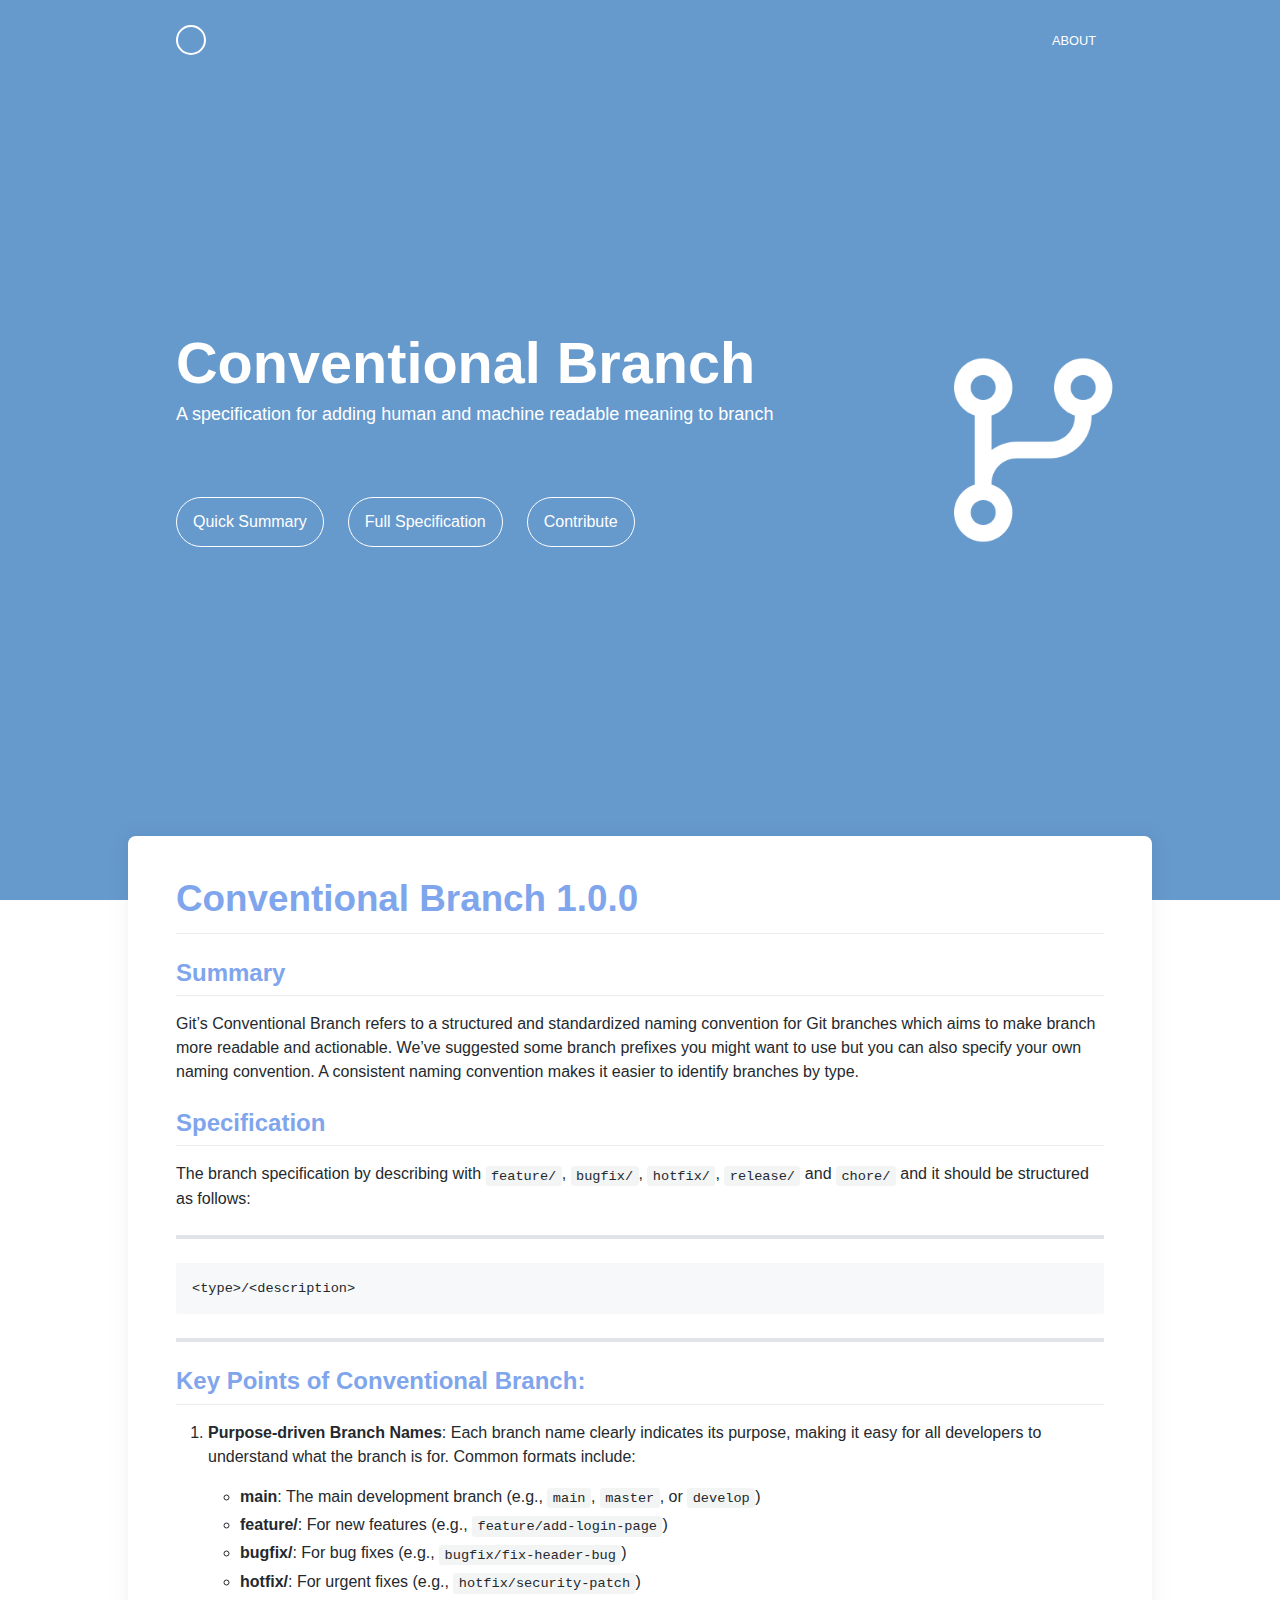
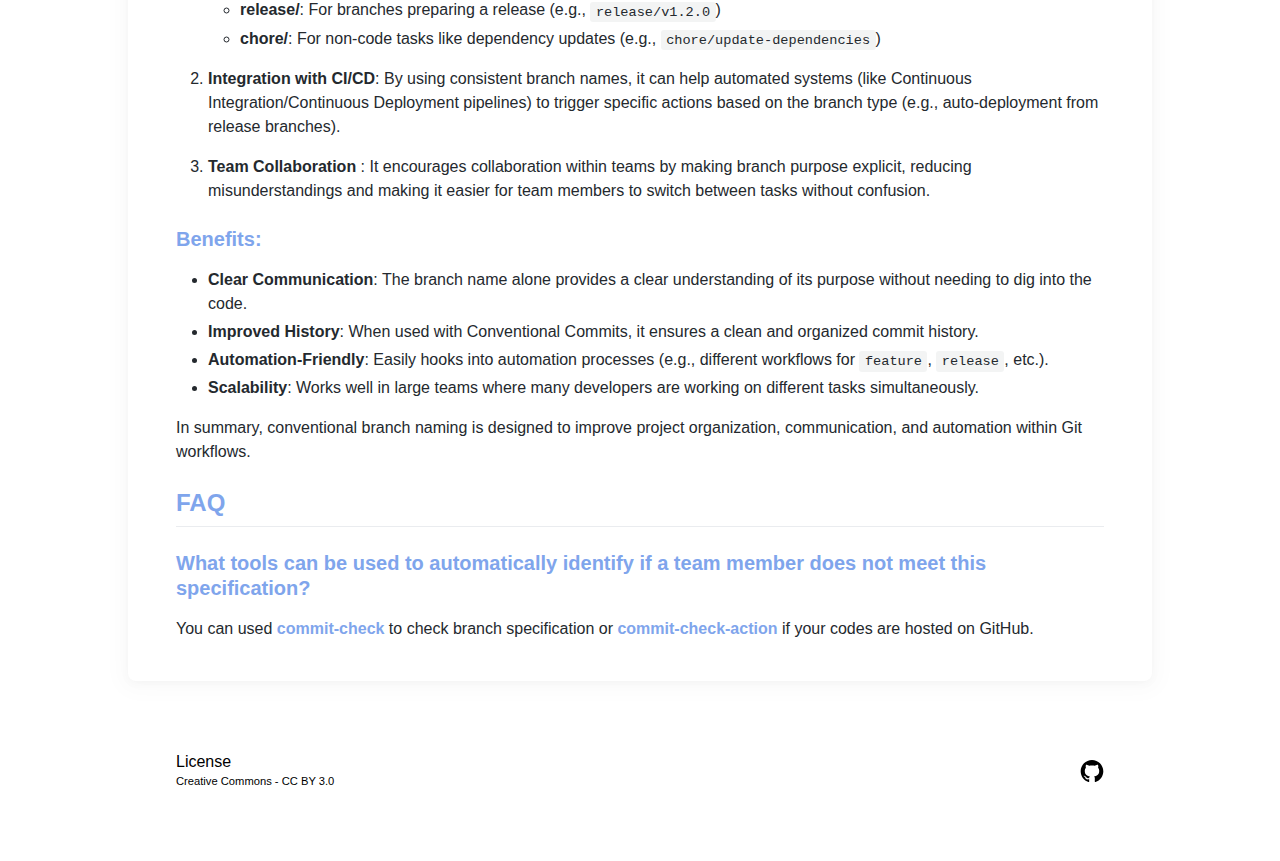
==== index.html @ 8e09a71a "deploy: conventional-branch/conventional-branch@757b75e51403cc81e418dae2e917c5b2ed155058" ====
<!DOCTYPE html>
<html><head>
	<meta name="generator" content="Hugo 0.128.0">
  
  <script async src="https://www.googletagmanager.com/gtag/js?id=UA-2173276-5"></script>
  <script>
    window.dataLayer = window.dataLayer || [];
    function gtag(){dataLayer.push(arguments);}
    gtag('js', new Date());

    gtag('config', 'UA-2173276-5');
  </script>
  
  <link rel="stylesheet" href="https://conventional-branch.github.io/css/style.css">

  <title>Conventional Branch</title>
  <meta name="description" content="A specification for adding human and machine readable meaning to branch"/>
  <meta name="viewport" content="width=device-width,minimum-scale=1,initial-scale=1,maximum-scale=1,user-scalable=no">

  
  <meta name="twitter:card" content="A specification for adding human and machine readable meaning to branch">
  <meta name="twitter:title" content="Conventional Branch">
  <meta name="twitter:description" content="A specification for adding human and machine readable meaning to branch">

  
  <meta property="og:title" content="Conventional Branch"/>
  <meta property="og:type" content="article"/>
  <meta property="og:url" content="https://conventional-branch.github.io/"/>
  <meta property="og:description" content="A specification for adding human and machine readable meaning to branch"/>
  <meta property="og:site_name" content="Conventional Branch"/>
</head>
<body class="conventional-branch--loading"><header class="header">
  <div class="container">
    <a href="/">
      <div class="logo"></div>
    </a>
    <ul class="header__menu">
      
        
      
      
        
      
      <li class="header__menu-item dropdown">
        <button class="dropdown__label">
          <a href="/about" class="no-style-a">About</a>
        </button>
      </li>
    </ul>
  </div>
</header>
<section class="welcome">
  <div class="container">
    <h1 class="welcome__title">Conventional Branch</h1>
    <p class="welcome__description">A specification for adding human and machine readable meaning to branch</p>
    
    <div class="welcome__actions">
      
      <a class="welcome__action" href="#summary">Quick Summary</a>
      
      <a class="welcome__action" href="#specification">Full Specification</a>
      
      <a class="welcome__action" href="https://github.com/conventional-branch/conventional-branch">Contribute</a>
      
    </div>
    
    <figure class="welcome__image">
      <img src='/img/git-flow-welcome.png'>
    </figure>
  </div>
</section>
<main>
  <article class="container markdown-body">
    <h1 id="conventional-branch-100">Conventional Branch 1.0.0</h1>
<h2 id="summary">Summary</h2>
<p>Git&rsquo;s Conventional Branch refers to a structured and standardized naming convention for Git branches which aims to make branch more readable and actionable. We&rsquo;ve suggested some branch prefixes you might want to use but you can also specify your own naming convention. A consistent naming convention makes it easier to identify branches by type.</p>
<h2 id="specification">Specification</h2>
<p>The branch specification by describing with <code>feature/</code>, <code>bugfix/</code>, <code>hotfix/</code>, <code>release/</code> and <code>chore/</code> and it should be structured as follows:</p>
<hr>
<pre tabindex="0"><code>&lt;type&gt;/&lt;description&gt;
</code></pre><hr>
<h2 id="key-points-of-conventional-branch">Key Points of Conventional Branch:</h2>
<ol>
<li>
<p><strong>Purpose-driven Branch Names</strong>: Each branch name clearly indicates its purpose, making it easy for all developers to understand what the branch is for. Common formats include:</p>
<ul>
<li><strong>main</strong>: The main development branch (e.g., <code>main</code>, <code>master</code>, or <code>develop</code>)</li>
<li><strong>feature/</strong>: For new features (e.g., <code>feature/add-login-page</code>)</li>
<li><strong>bugfix/</strong>: For bug fixes (e.g., <code>bugfix/fix-header-bug</code>)</li>
<li><strong>hotfix/</strong>: For urgent fixes (e.g., <code>hotfix/security-patch</code>)</li>
<li><strong>release/</strong>: For branches preparing a release (e.g., <code>release/v1.2.0</code>)</li>
<li><strong>chore/</strong>: For non-code tasks like dependency updates (e.g., <code>chore/update-dependencies</code>)</li>
</ul>
</li>
<li>
<p><strong>Integration with CI/CD</strong>: By using consistent branch names, it can help automated systems (like Continuous Integration/Continuous Deployment pipelines) to trigger specific actions based on the branch type (e.g., auto-deployment from release branches).</p>
</li>
<li>
<p><strong>Team Collaboration</strong> : It encourages collaboration within teams by making branch purpose explicit, reducing misunderstandings and making it easier for team members to switch between tasks without confusion.</p>
</li>
</ol>
<h3 id="benefits">Benefits:</h3>
<ul>
<li><strong>Clear Communication</strong>: The branch name alone provides a clear understanding of its purpose without needing to dig into the code.</li>
<li><strong>Improved History</strong>: When used with Conventional Commits, it ensures a clean and organized commit history.</li>
<li><strong>Automation-Friendly</strong>: Easily hooks into automation processes (e.g., different workflows for <code>feature</code>, <code>release</code>, etc.).</li>
<li><strong>Scalability</strong>: Works well in large teams where many developers are working on different tasks simultaneously.</li>
</ul>
<p>In summary, conventional branch naming is designed to improve project organization, communication, and automation within Git workflows.</p>
<h2 id="faq">FAQ</h2>
<h3 id="what-tools-can-be-used-to-automatically-identify-if-a-team-member-does-not-meet-this-specification">What tools can be used to automatically identify if a team member does not meet this specification?</h3>
<p>You can used <a href="https://github.com/commit-check/commit-check">commit-check</a> to check branch specification or <a href="https://github.com/commit-check/commit-check-action">commit-check-action</a> if your codes are hosted on GitHub.</p>

  </article>
</main><footer class="footer">
  <div class="container">
    
    <div class="footer__license">
      
      <p>License</p>
      
      
      <a href="https://creativecommons.org/licenses/by/3.0/" target="_blank">Creative Commons - CC BY 3.0</a>
      
    </div>
    
    
    <div class="footer__logos">
      
      
      <a class="footer__logo" href="https://github.com/conventional-branch/conventional-branch"><svg class="github" viewBox="0 0 128 128">
  <path
    fill-rule="evenodd"
    clip-rule="evenodd"
    d="M64 5.103c-33.347 0-60.388 27.035-60.388 60.388 0 26.682 17.303 49.317 41.297 57.303 3.017.56 4.125-1.31 4.125-2.905 0-1.44-.056-6.197-.082-11.243-16.8 3.653-20.345-7.125-20.345-7.125-2.747-6.98-6.705-8.836-6.705-8.836-5.48-3.748.413-3.67.413-3.67 6.063.425 9.257 6.223 9.257 6.223 5.386 9.23 14.127 6.562 17.573 5.02.542-3.903 2.107-6.568 3.834-8.076-13.413-1.525-27.514-6.704-27.514-29.843 0-6.593 2.36-11.98 6.223-16.21-.628-1.52-2.695-7.662.584-15.98 0 0 5.07-1.623 16.61 6.19C53.7 35 58.867 34.327 64 34.304c5.13.023 10.3.694 15.127 2.033 11.526-7.813 16.59-6.19 16.59-6.19 3.287 8.317 1.22 14.46.593 15.98 3.872 4.23 6.215 9.617 6.215 16.21 0 23.194-14.127 28.3-27.574 29.796 2.167 1.874 4.097 5.55 4.097 11.183 0 8.08-.07 14.583-.07 16.572 0 1.607 1.088 3.49 4.148 2.897 23.98-7.994 41.263-30.622 41.263-57.294C124.388 32.14 97.35 5.104 64 5.104z"></path>
  <path
    d="M26.484 91.806c-.133.3-.605.39-1.035.185-.44-.196-.685-.605-.543-.906.13-.31.603-.395 1.04-.188.44.197.69.61.537.91zm-.743-.55M28.93 94.535c-.287.267-.85.143-1.232-.28-.396-.42-.47-.983-.177-1.254.298-.266.844-.14 1.24.28.394.426.472.984.17 1.255zm-.575-.618M31.312 98.012c-.37.258-.976.017-1.35-.52-.37-.538-.37-1.183.01-1.44.373-.258.97-.025 1.35.507.368.545.368 1.19-.01 1.452zm0 0M34.573 101.373c-.33.365-1.036.267-1.552-.23-.527-.487-.674-1.18-.343-1.544.336-.366 1.045-.264 1.564.23.527.486.686 1.18.333 1.543zm0 0M39.073 103.324c-.147.473-.825.688-1.51.486-.683-.207-1.13-.76-.99-1.238.14-.477.823-.7 1.512-.485.683.206 1.13.756.988 1.237zm0 0M44.016 103.685c.017.498-.563.91-1.28.92-.723.017-1.308-.387-1.315-.877 0-.503.568-.91 1.29-.924.717-.013 1.306.387 1.306.88zm0 0M48.614 102.903c.086.485-.413.984-1.126 1.117-.7.13-1.35-.172-1.44-.653-.086-.498.422-.997 1.122-1.126.714-.123 1.354.17 1.444.663zm0 0"></path>
</svg>
</a>
      
      
    </div>
  </div>
</footer>
<script src="https://conventional-branch.github.io/js/bundle.js"></script>
</body>
</html>
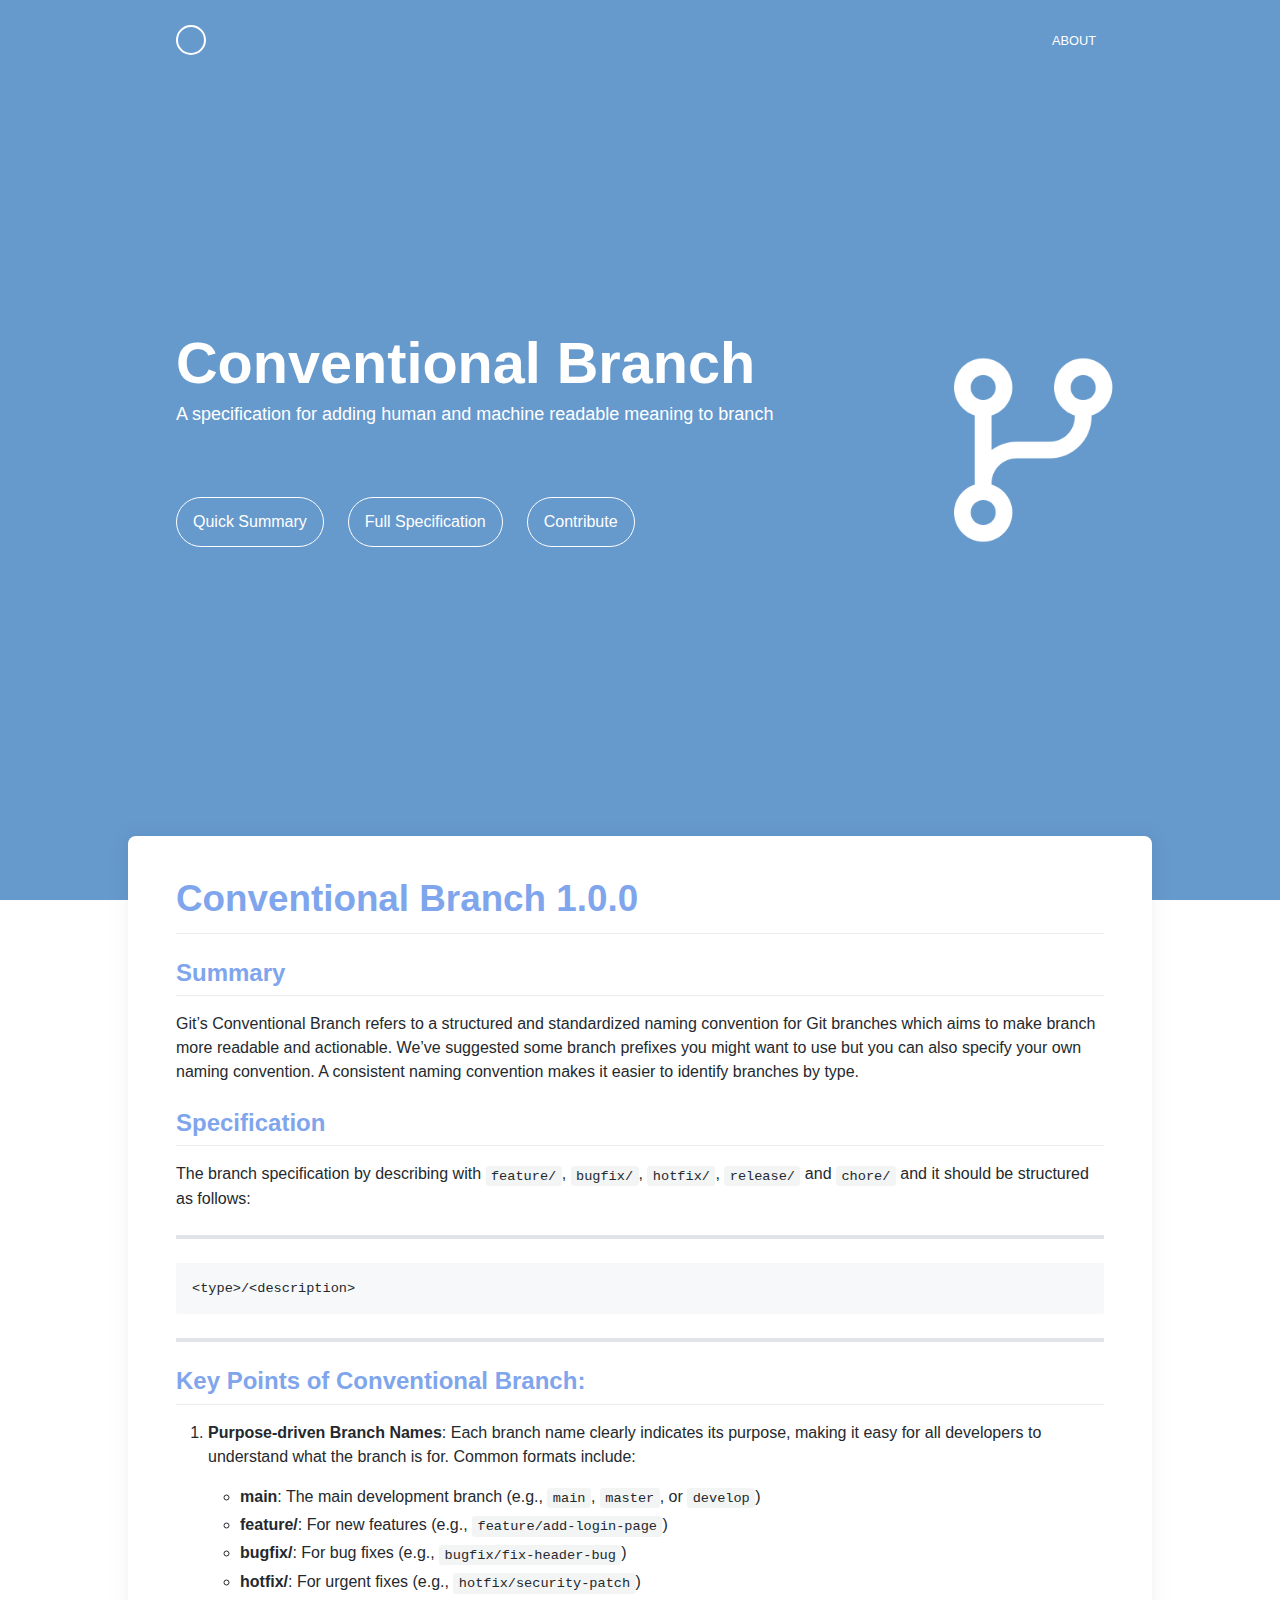
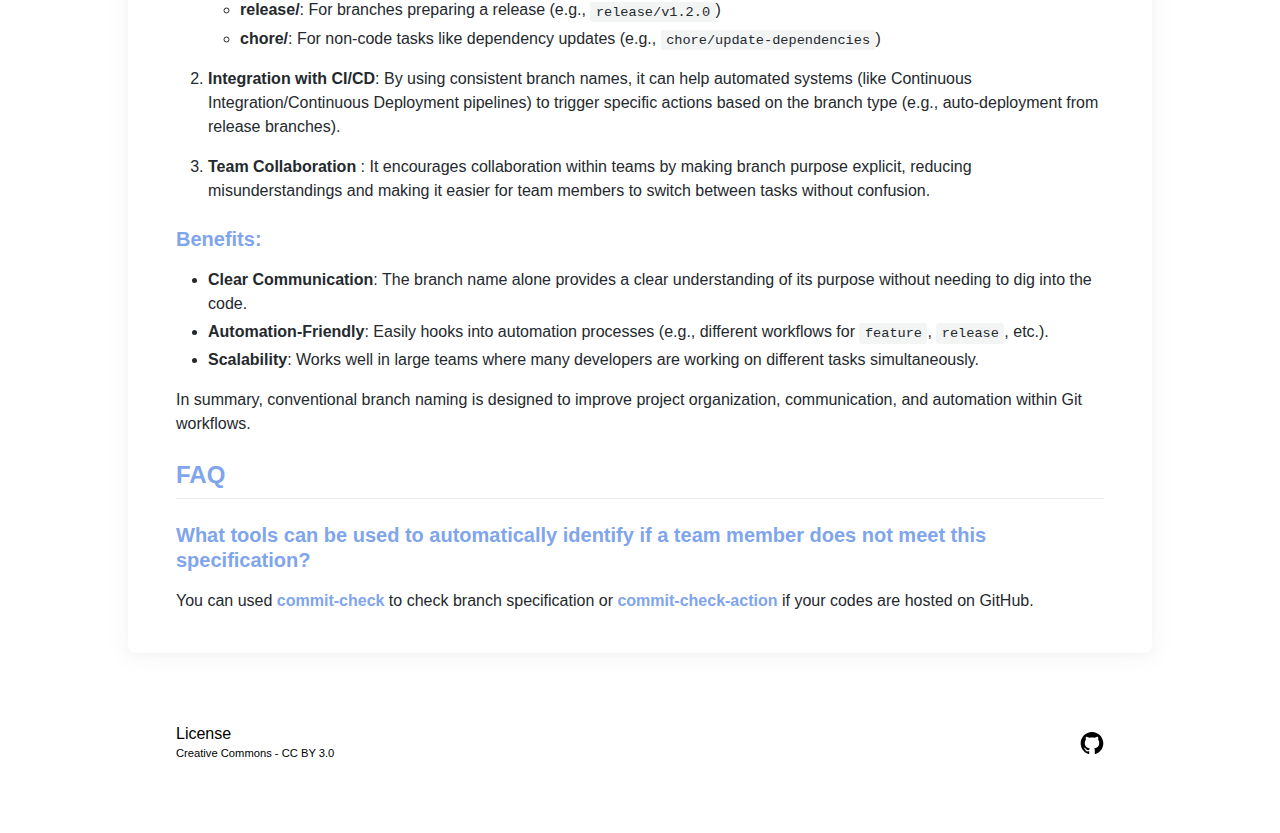
==== commit 8fc9d82c: "deploy: conventional-branch/conventional-branch@88b8f3144d16937603311e36354f37bb0ef4a1c7" ====
--- a/index.html
+++ b/index.html
@@ -102,7 +102,6 @@
 <h3 id="benefits">Benefits:</h3>
 <ul>
 <li><strong>Clear Communication</strong>: The branch name alone provides a clear understanding of its purpose without needing to dig into the code.</li>
-<li><strong>Improved History</strong>: When used with Conventional Commits, it ensures a clean and organized commit history.</li>
 <li><strong>Automation-Friendly</strong>: Easily hooks into automation processes (e.g., different workflows for <code>feature</code>, <code>release</code>, etc.).</li>
 <li><strong>Scalability</strong>: Works well in large teams where many developers are working on different tasks simultaneously.</li>
 </ul>
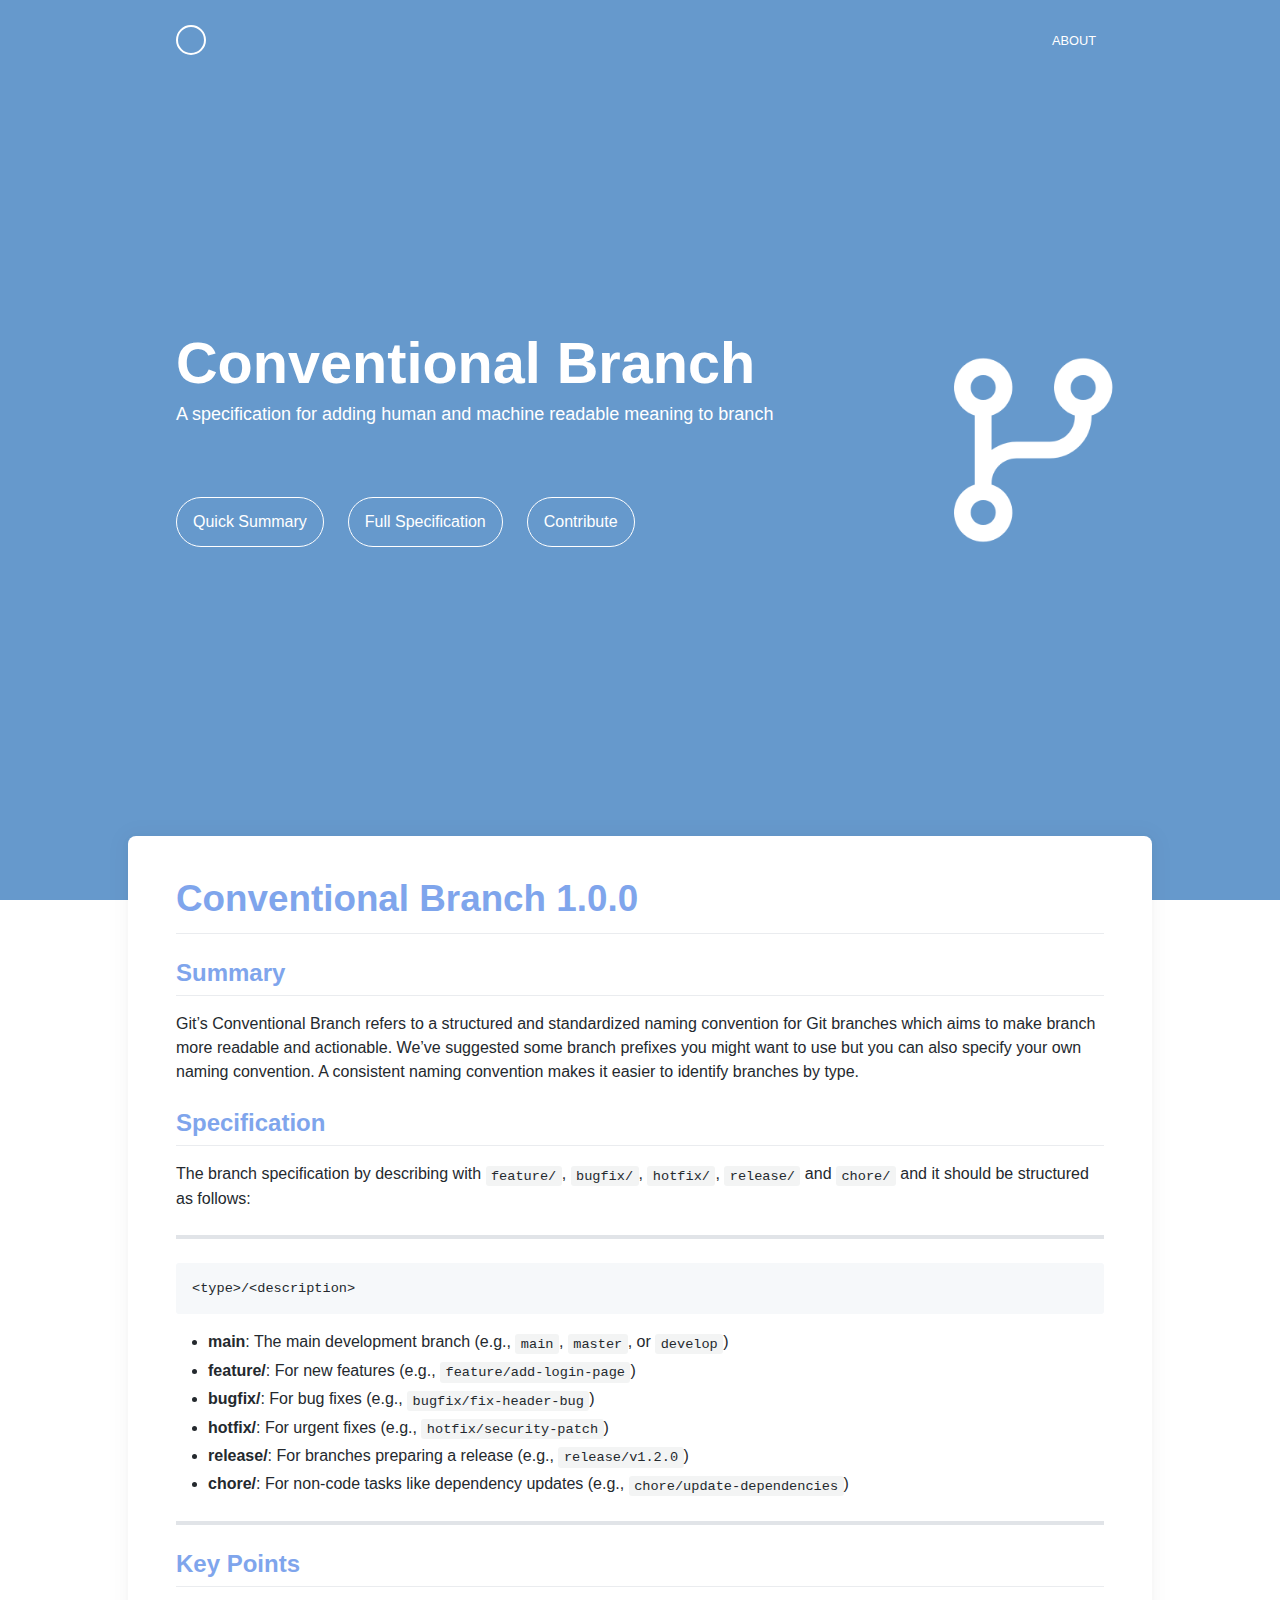
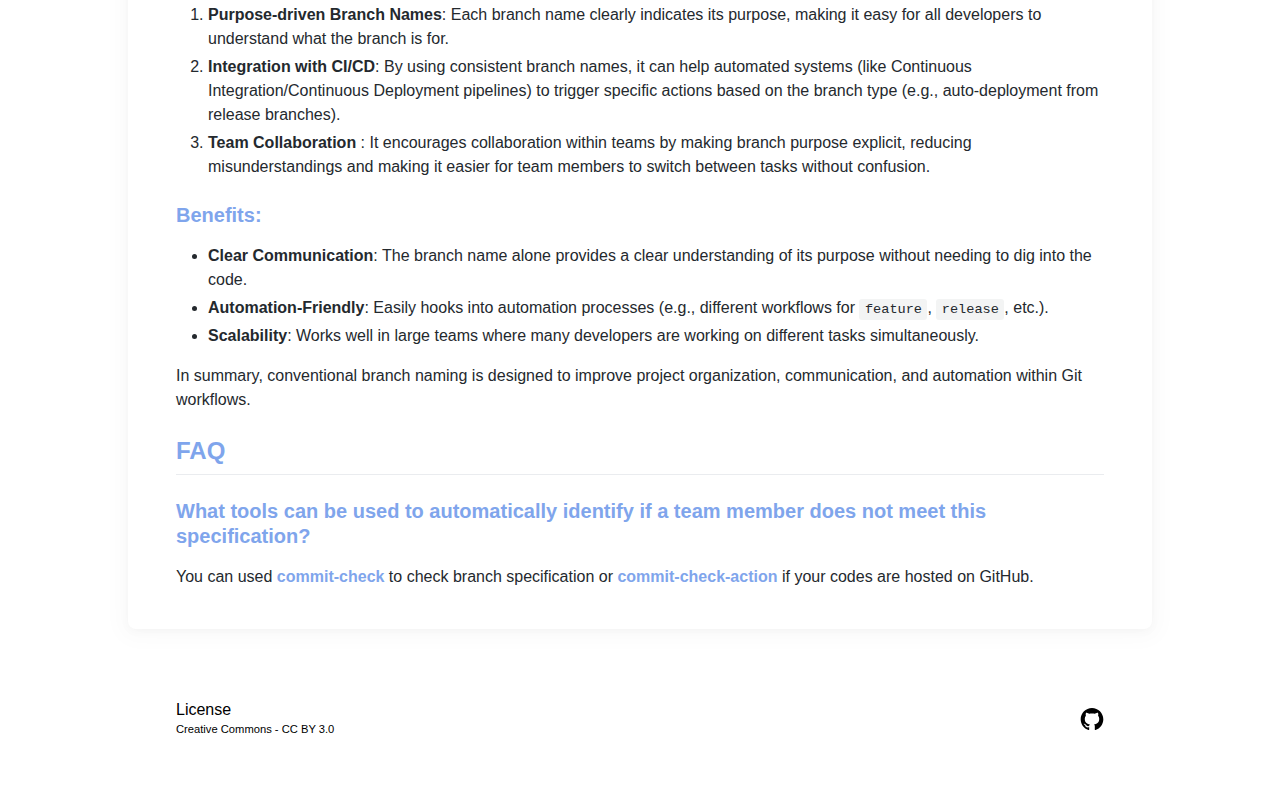
==== commit 4f0f1473: "deploy: conventional-branch/conventional-branch@a97141196c9071eb22c7a777d7a84750ea3dd0c5" ====
--- a/index.html
+++ b/index.html
@@ -78,12 +78,7 @@
 <p>The branch specification by describing with <code>feature/</code>, <code>bugfix/</code>, <code>hotfix/</code>, <code>release/</code> and <code>chore/</code> and it should be structured as follows:</p>
 <hr>
 <pre tabindex="0"><code>&lt;type&gt;/&lt;description&gt;
-</code></pre><hr>
-<h2 id="key-points-of-conventional-branch">Key Points of Conventional Branch:</h2>
-<ol>
-<li>
-<p><strong>Purpose-driven Branch Names</strong>: Each branch name clearly indicates its purpose, making it easy for all developers to understand what the branch is for. Common formats include:</p>
-<ul>
+</code></pre><ul>
 <li><strong>main</strong>: The main development branch (e.g., <code>main</code>, <code>master</code>, or <code>develop</code>)</li>
 <li><strong>feature/</strong>: For new features (e.g., <code>feature/add-login-page</code>)</li>
 <li><strong>bugfix/</strong>: For bug fixes (e.g., <code>bugfix/fix-header-bug</code>)</li>
@@ -91,13 +86,12 @@
 <li><strong>release/</strong>: For branches preparing a release (e.g., <code>release/v1.2.0</code>)</li>
 <li><strong>chore/</strong>: For non-code tasks like dependency updates (e.g., <code>chore/update-dependencies</code>)</li>
 </ul>
-</li>
-<li>
-<p><strong>Integration with CI/CD</strong>: By using consistent branch names, it can help automated systems (like Continuous Integration/Continuous Deployment pipelines) to trigger specific actions based on the branch type (e.g., auto-deployment from release branches).</p>
-</li>
-<li>
-<p><strong>Team Collaboration</strong> : It encourages collaboration within teams by making branch purpose explicit, reducing misunderstandings and making it easier for team members to switch between tasks without confusion.</p>
-</li>
+<hr>
+<h2 id="key-points">Key Points</h2>
+<ol>
+<li><strong>Purpose-driven Branch Names</strong>: Each branch name clearly indicates its purpose, making it easy for all developers to understand what the branch is for.</li>
+<li><strong>Integration with CI/CD</strong>: By using consistent branch names, it can help automated systems (like Continuous Integration/Continuous Deployment pipelines) to trigger specific actions based on the branch type (e.g., auto-deployment from release branches).</li>
+<li><strong>Team Collaboration</strong> : It encourages collaboration within teams by making branch purpose explicit, reducing misunderstandings and making it easier for team members to switch between tasks without confusion.</li>
 </ol>
 <h3 id="benefits">Benefits:</h3>
 <ul>
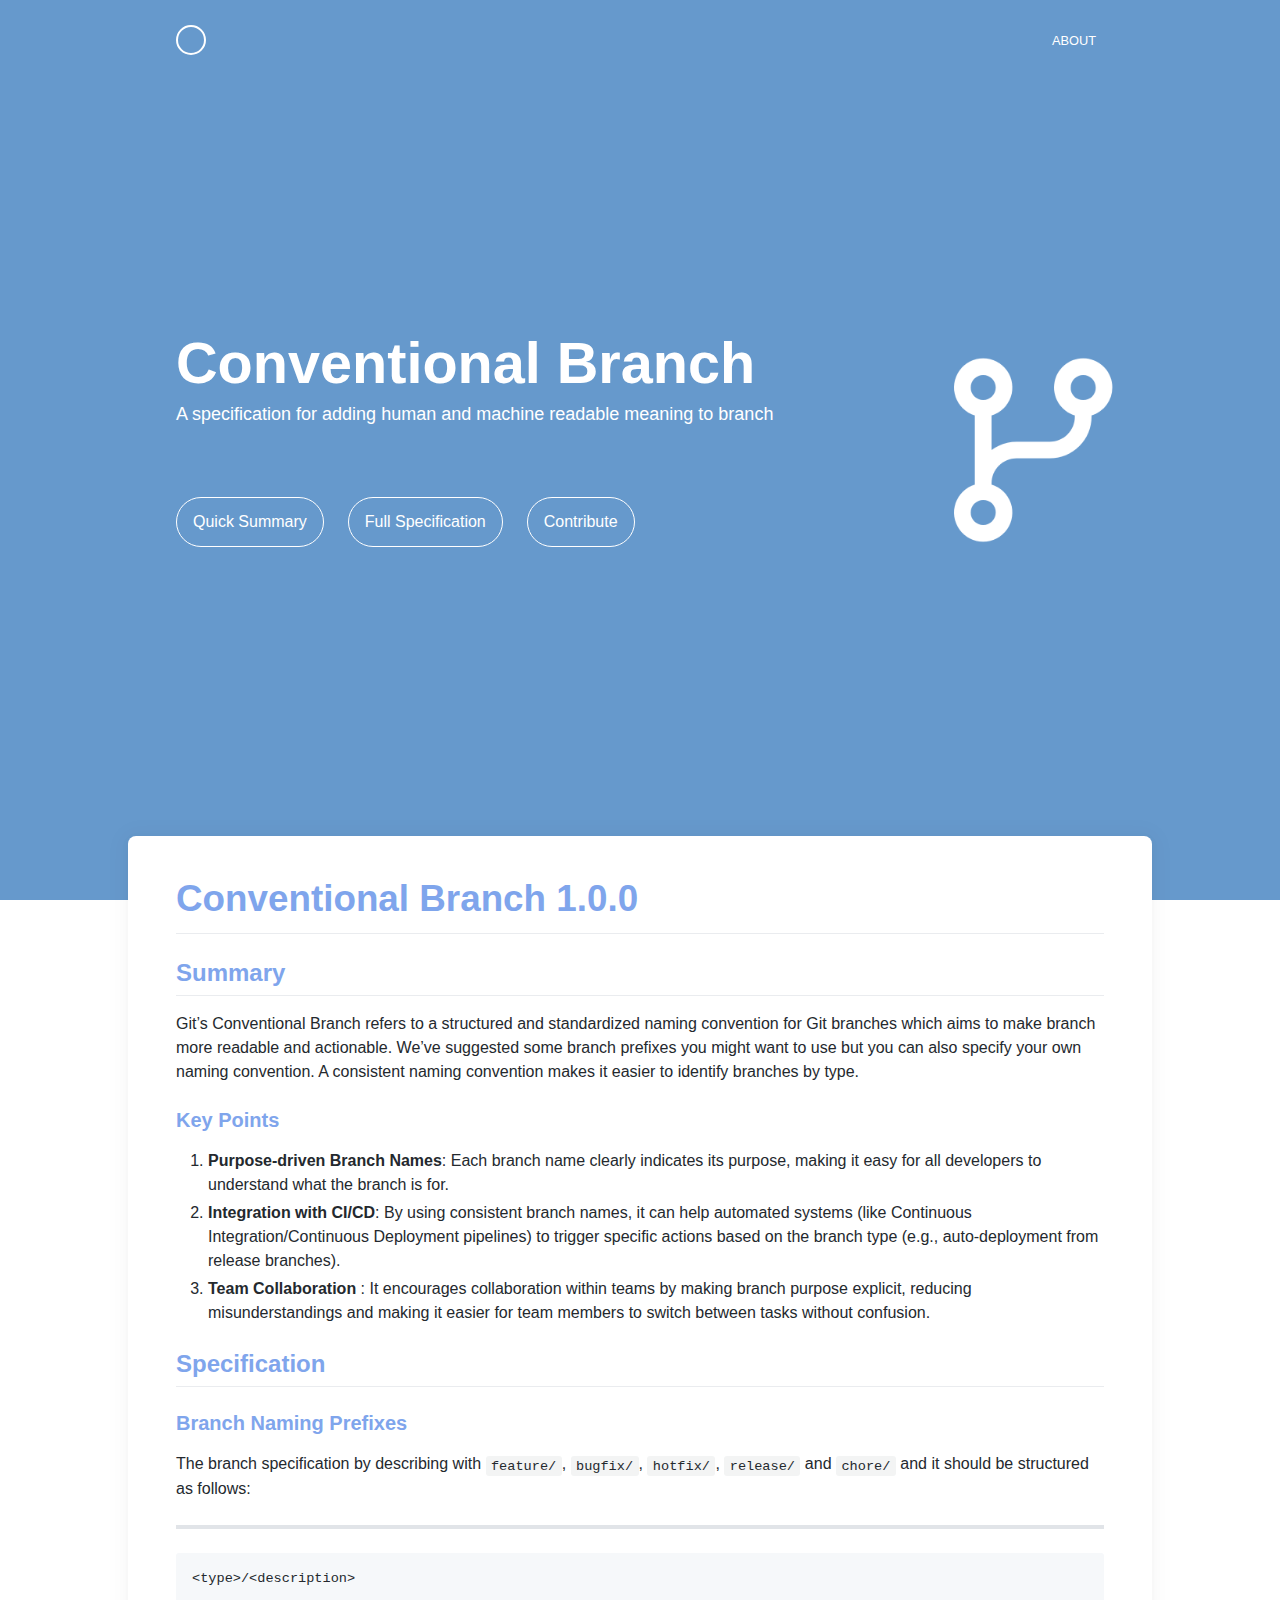
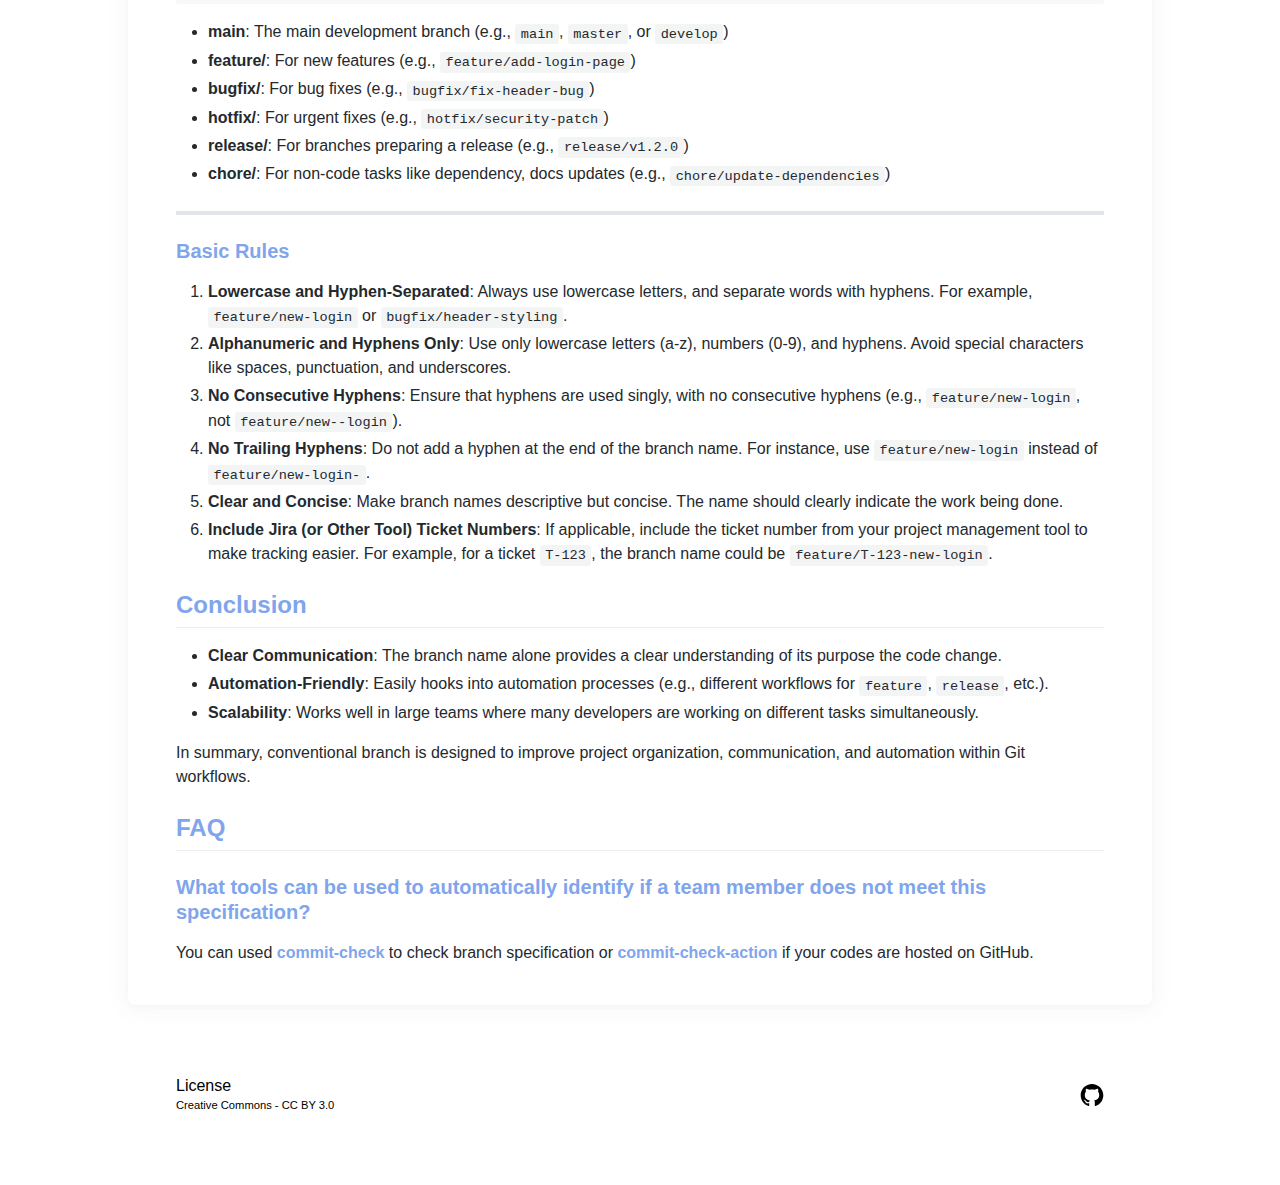
==== commit 68428622: "deploy: conventional-branch/conventional-branch@9b82de3a4452903820a758cebcd64af6aea04f92" ====
--- a/index.html
+++ b/index.html
@@ -74,7 +74,14 @@
     <h1 id="conventional-branch-100">Conventional Branch 1.0.0</h1>
 <h2 id="summary">Summary</h2>
 <p>Git&rsquo;s Conventional Branch refers to a structured and standardized naming convention for Git branches which aims to make branch more readable and actionable. We&rsquo;ve suggested some branch prefixes you might want to use but you can also specify your own naming convention. A consistent naming convention makes it easier to identify branches by type.</p>
+<h3 id="key-points">Key Points</h3>
+<ol>
+<li><strong>Purpose-driven Branch Names</strong>: Each branch name clearly indicates its purpose, making it easy for all developers to understand what the branch is for.</li>
+<li><strong>Integration with CI/CD</strong>: By using consistent branch names, it can help automated systems (like Continuous Integration/Continuous Deployment pipelines) to trigger specific actions based on the branch type (e.g., auto-deployment from release branches).</li>
+<li><strong>Team Collaboration</strong> : It encourages collaboration within teams by making branch purpose explicit, reducing misunderstandings and making it easier for team members to switch between tasks without confusion.</li>
+</ol>
 <h2 id="specification">Specification</h2>
+<h3 id="branch-naming-prefixes">Branch Naming Prefixes</h3>
 <p>The branch specification by describing with <code>feature/</code>, <code>bugfix/</code>, <code>hotfix/</code>, <code>release/</code> and <code>chore/</code> and it should be structured as follows:</p>
 <hr>
 <pre tabindex="0"><code>&lt;type&gt;/&lt;description&gt;
@@ -84,22 +91,25 @@
 <li><strong>bugfix/</strong>: For bug fixes (e.g., <code>bugfix/fix-header-bug</code>)</li>
 <li><strong>hotfix/</strong>: For urgent fixes (e.g., <code>hotfix/security-patch</code>)</li>
 <li><strong>release/</strong>: For branches preparing a release (e.g., <code>release/v1.2.0</code>)</li>
-<li><strong>chore/</strong>: For non-code tasks like dependency updates (e.g., <code>chore/update-dependencies</code>)</li>
+<li><strong>chore/</strong>: For non-code tasks like dependency, docs updates (e.g., <code>chore/update-dependencies</code>)</li>
 </ul>
 <hr>
-<h2 id="key-points">Key Points</h2>
+<h3 id="basic-rules">Basic Rules</h3>
 <ol>
-<li><strong>Purpose-driven Branch Names</strong>: Each branch name clearly indicates its purpose, making it easy for all developers to understand what the branch is for.</li>
-<li><strong>Integration with CI/CD</strong>: By using consistent branch names, it can help automated systems (like Continuous Integration/Continuous Deployment pipelines) to trigger specific actions based on the branch type (e.g., auto-deployment from release branches).</li>
-<li><strong>Team Collaboration</strong> : It encourages collaboration within teams by making branch purpose explicit, reducing misunderstandings and making it easier for team members to switch between tasks without confusion.</li>
+<li><strong>Lowercase and Hyphen-Separated</strong>: Always use lowercase letters, and separate words with hyphens. For example, <code>feature/new-login</code> or <code>bugfix/header-styling</code>.</li>
+<li><strong>Alphanumeric and Hyphens Only</strong>: Use only lowercase letters (a-z), numbers (0-9), and hyphens. Avoid special characters like spaces, punctuation, and underscores.</li>
+<li><strong>No Consecutive Hyphens</strong>: Ensure that hyphens are used singly, with no consecutive hyphens (e.g., <code>feature/new-login</code>, not <code>feature/new--login</code>).</li>
+<li><strong>No Trailing Hyphens</strong>: Do not add a hyphen at the end of the branch name. For instance, use <code>feature/new-login</code> instead of <code>feature/new-login-</code>.</li>
+<li><strong>Clear and Concise</strong>: Make branch names descriptive but concise. The name should clearly indicate the work being done.</li>
+<li><strong>Include Jira (or Other Tool) Ticket Numbers</strong>: If applicable, include the ticket number from your project management tool to make tracking easier. For example, for a ticket <code>T-123</code>, the branch name could be <code>feature/T-123-new-login</code>.</li>
 </ol>
-<h3 id="benefits">Benefits:</h3>
+<h2 id="conclusion">Conclusion</h2>
 <ul>
-<li><strong>Clear Communication</strong>: The branch name alone provides a clear understanding of its purpose without needing to dig into the code.</li>
+<li><strong>Clear Communication</strong>: The branch name alone provides a clear understanding of its purpose the code change.</li>
 <li><strong>Automation-Friendly</strong>: Easily hooks into automation processes (e.g., different workflows for <code>feature</code>, <code>release</code>, etc.).</li>
 <li><strong>Scalability</strong>: Works well in large teams where many developers are working on different tasks simultaneously.</li>
 </ul>
-<p>In summary, conventional branch naming is designed to improve project organization, communication, and automation within Git workflows.</p>
+<p>In summary, conventional branch is designed to improve project organization, communication, and automation within Git workflows.</p>
 <h2 id="faq">FAQ</h2>
 <h3 id="what-tools-can-be-used-to-automatically-identify-if-a-team-member-does-not-meet-this-specification">What tools can be used to automatically identify if a team member does not meet this specification?</h3>
 <p>You can used <a href="https://github.com/commit-check/commit-check">commit-check</a> to check branch specification or <a href="https://github.com/commit-check/commit-check-action">commit-check-action</a> if your codes are hosted on GitHub.</p>
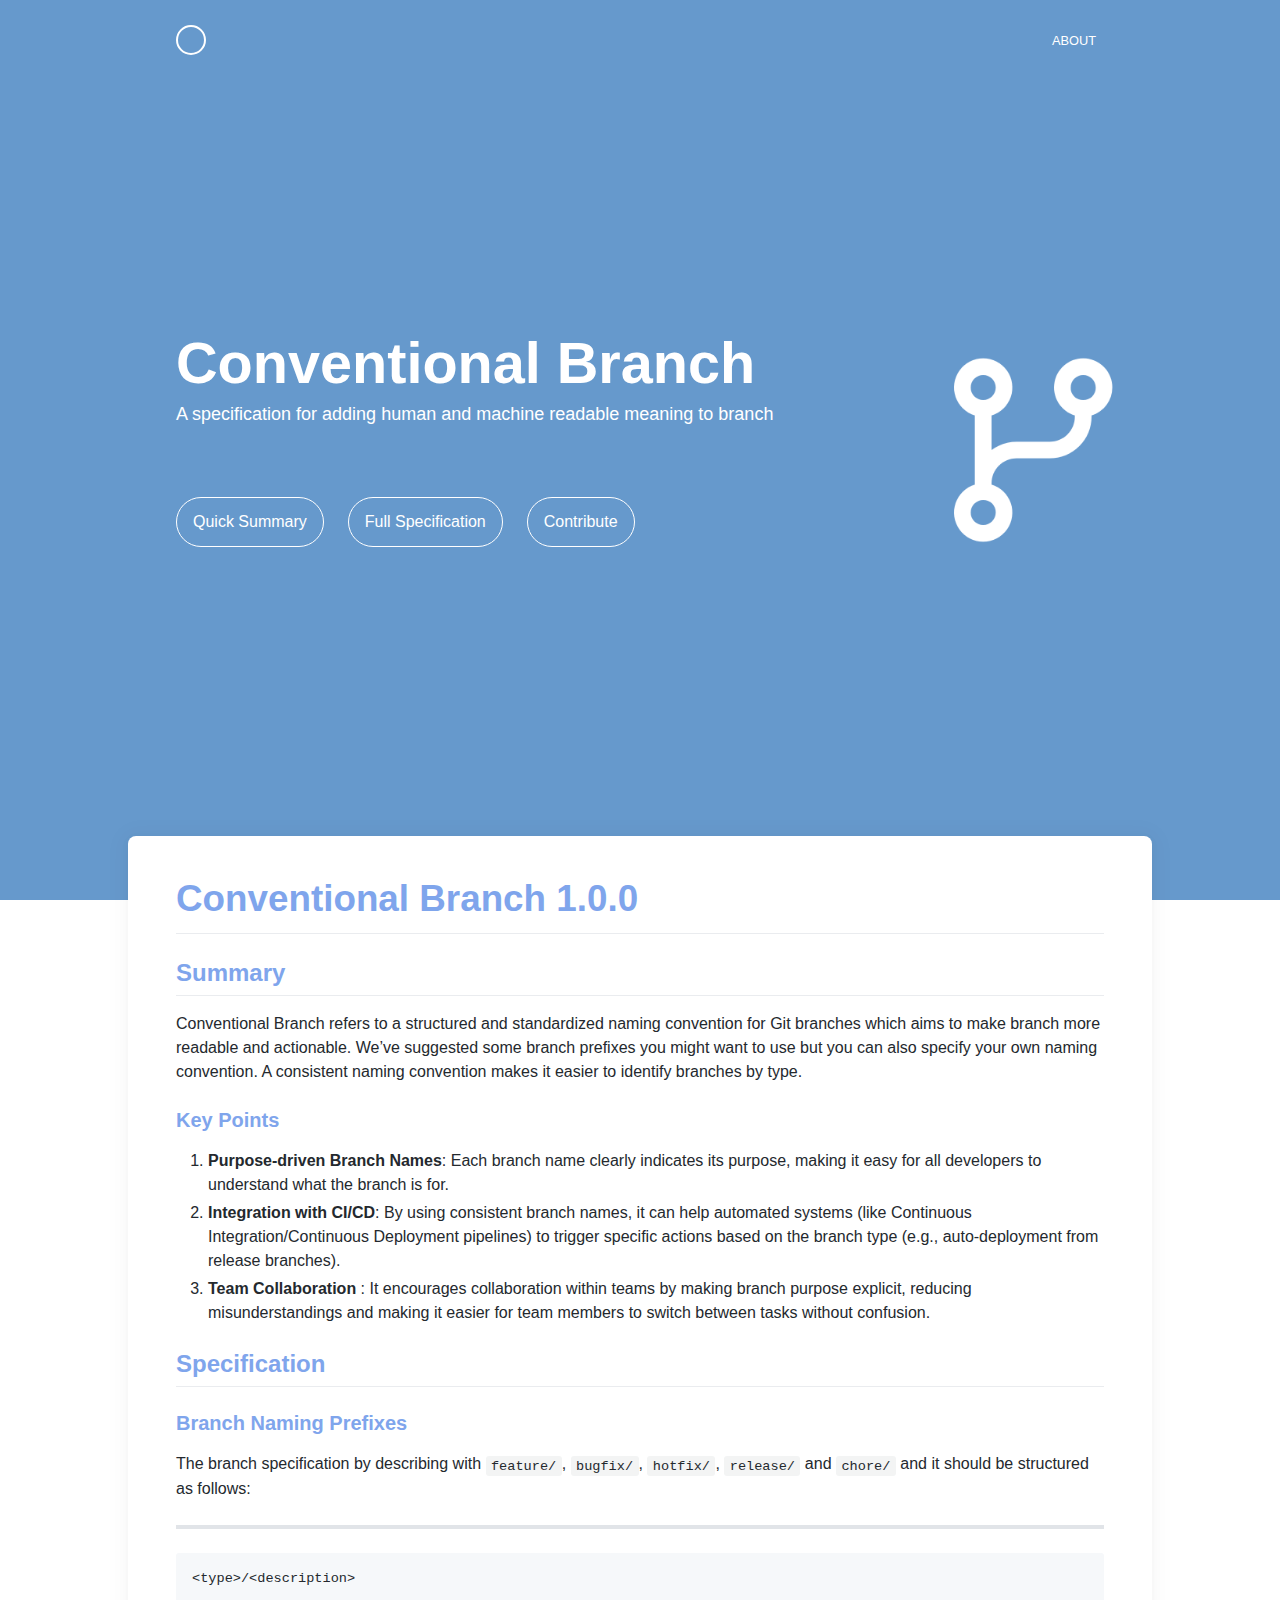
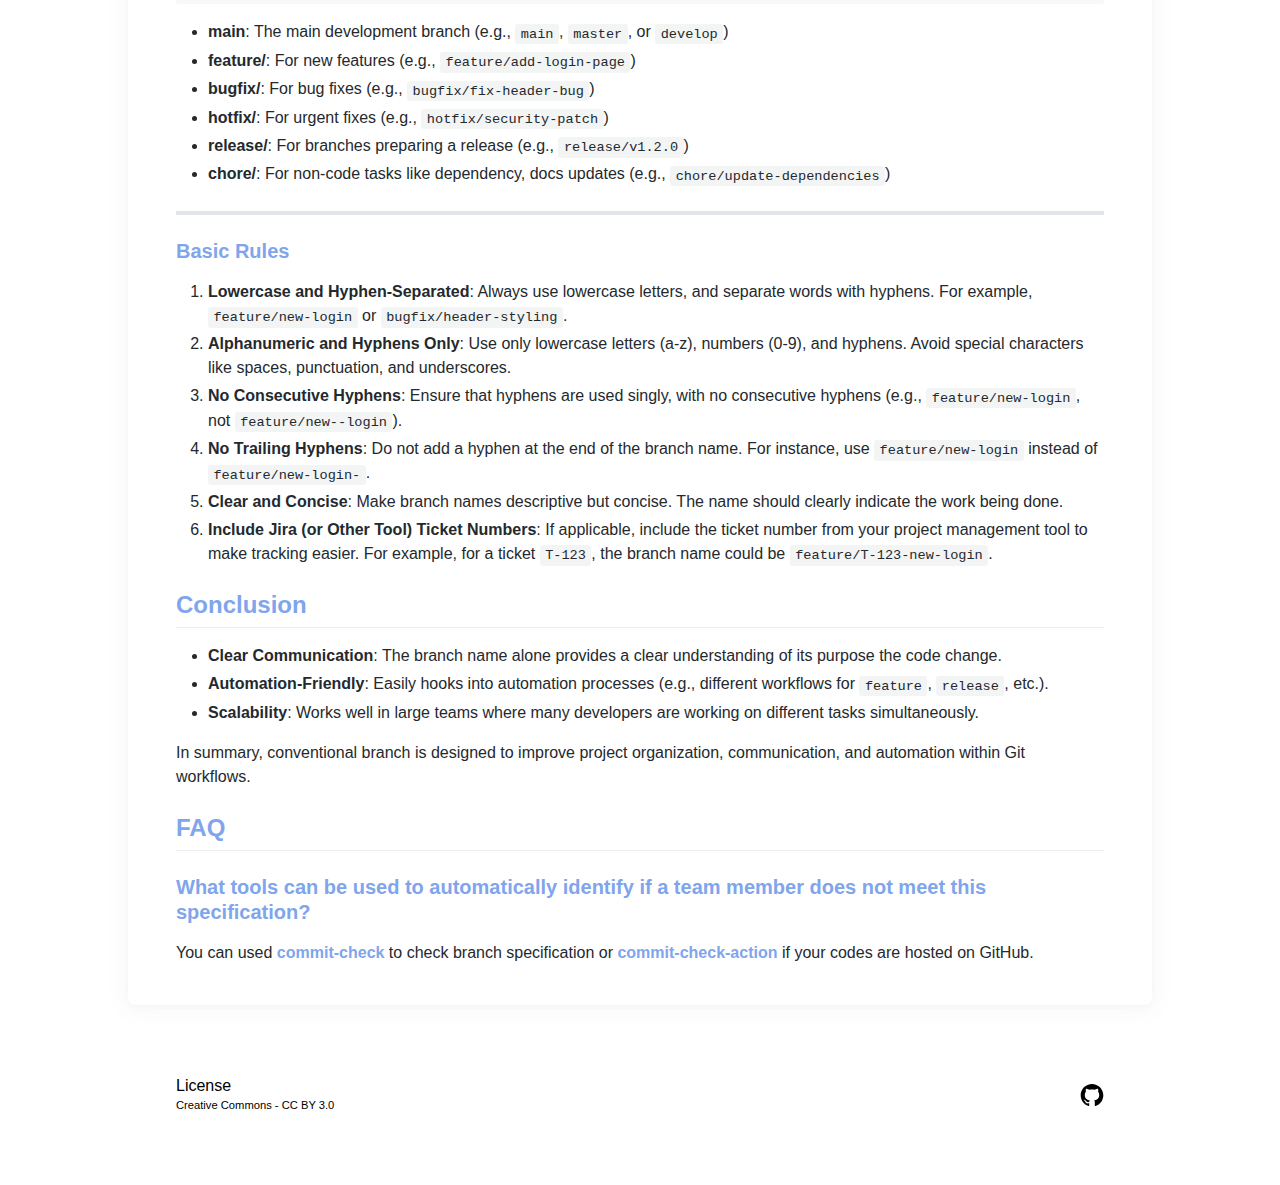
==== commit 3b24c200: "deploy: conventional-branch/conventional-branch@b82b69a6b817b4437db042fc296841d267c7d81d" ====
--- a/index.html
+++ b/index.html
@@ -73,7 +73,7 @@
   <article class="container markdown-body">
     <h1 id="conventional-branch-100">Conventional Branch 1.0.0</h1>
 <h2 id="summary">Summary</h2>
-<p>Git&rsquo;s Conventional Branch refers to a structured and standardized naming convention for Git branches which aims to make branch more readable and actionable. We&rsquo;ve suggested some branch prefixes you might want to use but you can also specify your own naming convention. A consistent naming convention makes it easier to identify branches by type.</p>
+<p>Conventional Branch refers to a structured and standardized naming convention for Git branches which aims to make branch more readable and actionable. We&rsquo;ve suggested some branch prefixes you might want to use but you can also specify your own naming convention. A consistent naming convention makes it easier to identify branches by type.</p>
 <h3 id="key-points">Key Points</h3>
 <ol>
 <li><strong>Purpose-driven Branch Names</strong>: Each branch name clearly indicates its purpose, making it easy for all developers to understand what the branch is for.</li>
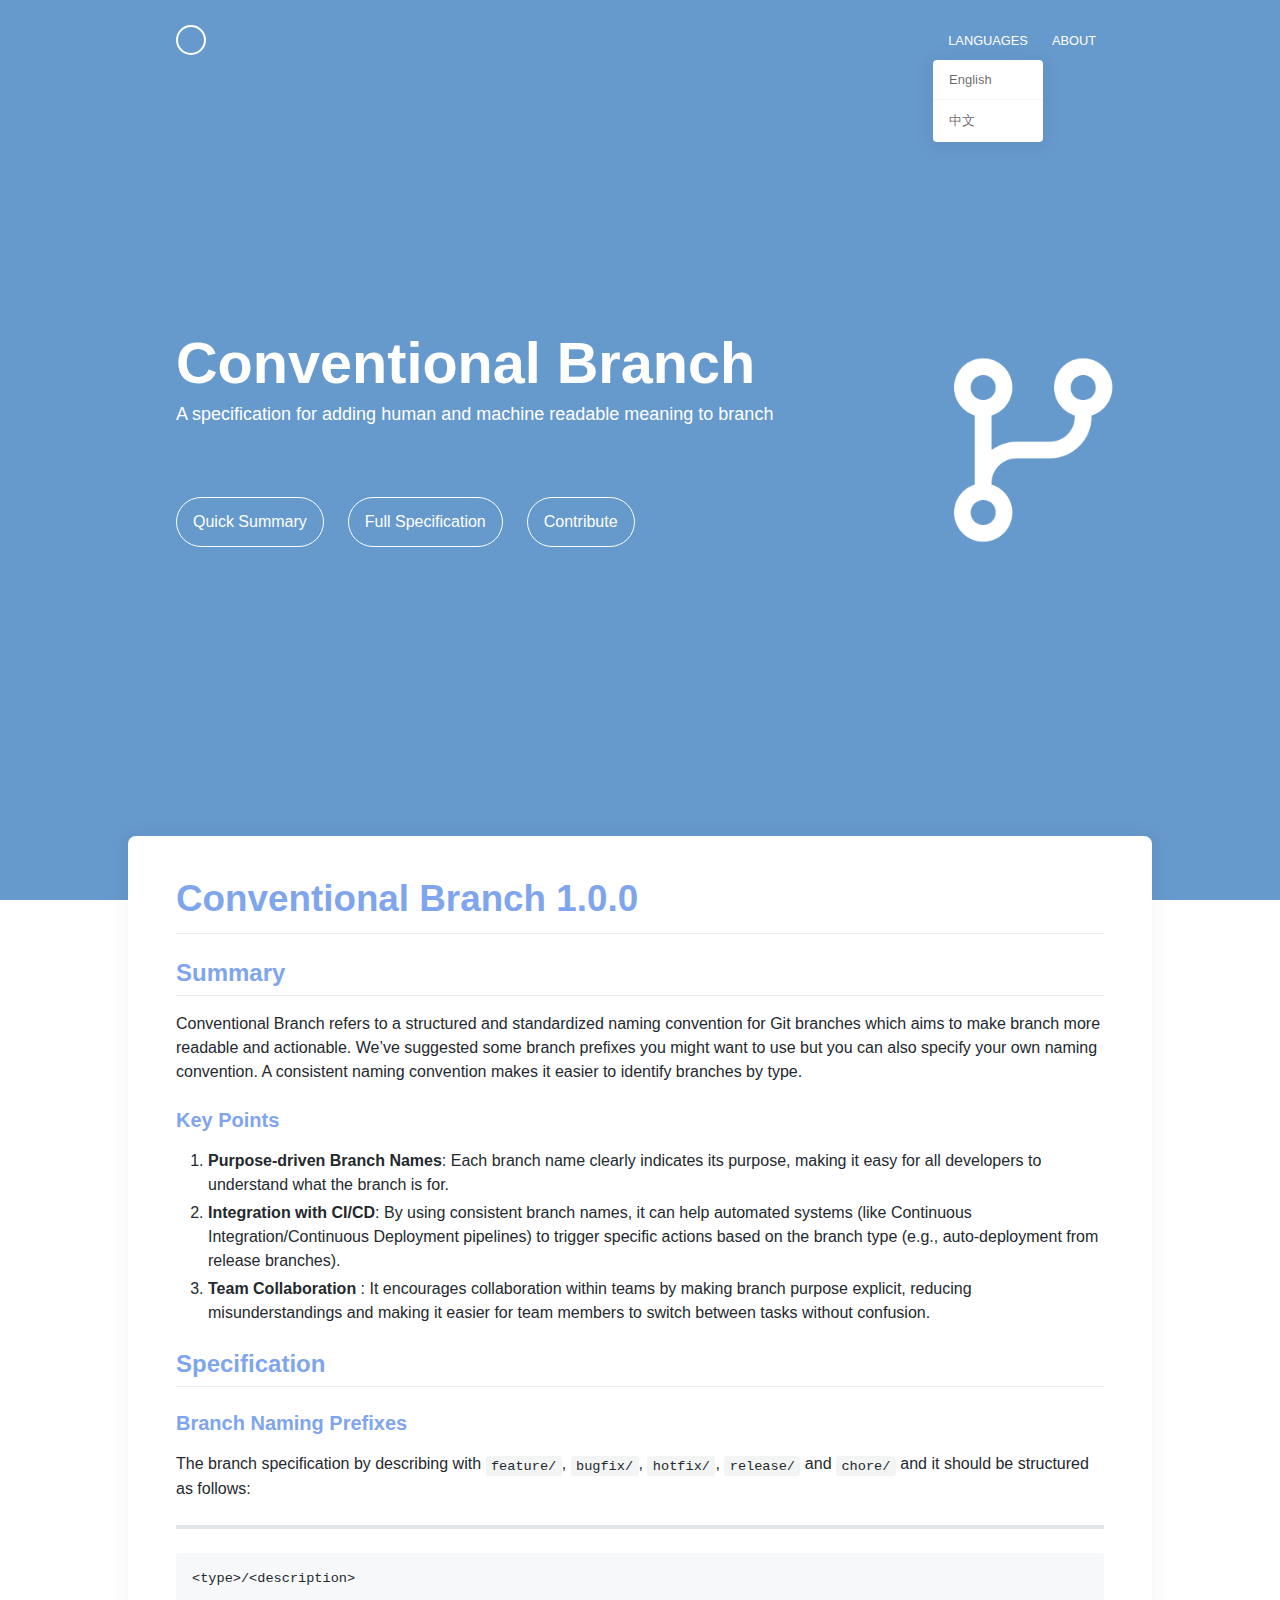
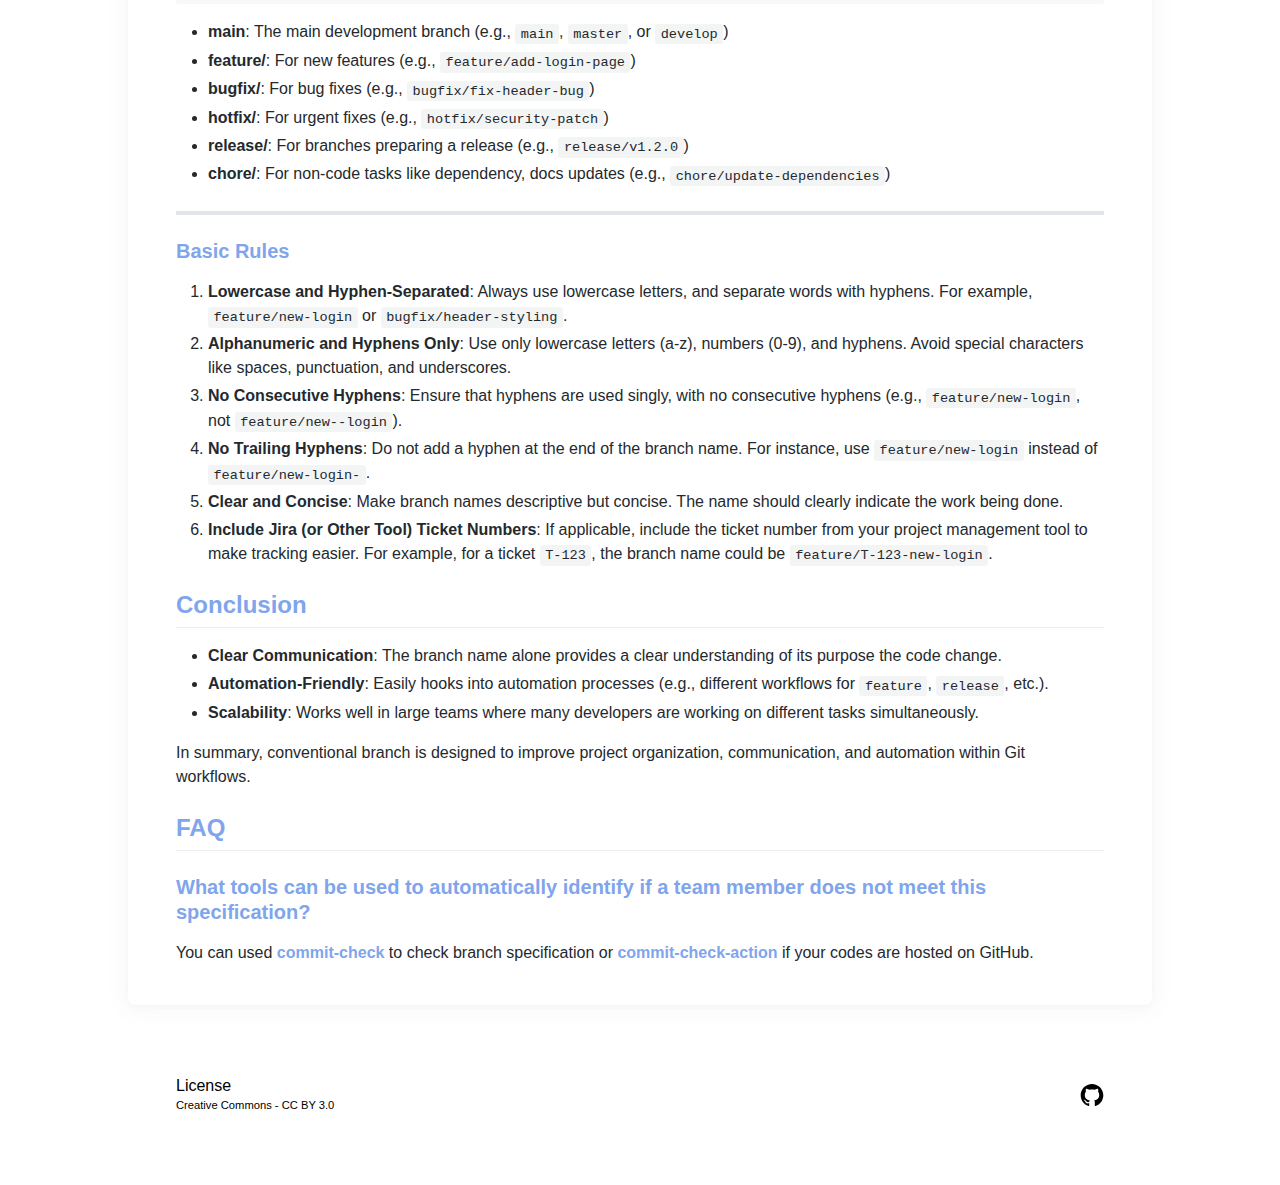
==== commit 2c8bf3b1: "deploy: conventional-branch/conventional-branch@ce2ba281c11a93590a9bc7318a4a9aac0884e657" ====
--- a/index.html
+++ b/index.html
@@ -11,7 +11,7 @@
     gtag('config', 'UA-2173276-5');
   </script>
   
-  <link rel="stylesheet" href="https://conventional-branch.github.io/css/style.css">
+  <link rel="stylesheet" href="/css/style.css">
 
   <title>Conventional Branch</title>
   <meta name="description" content="A specification for adding human and machine readable meaning to branch"/>
@@ -25,7 +25,7 @@
   
   <meta property="og:title" content="Conventional Branch"/>
   <meta property="og:type" content="article"/>
-  <meta property="og:url" content="https://conventional-branch.github.io/"/>
+  <meta property="og:url" content="/"/>
   <meta property="og:description" content="A specification for adding human and machine readable meaning to branch"/>
   <meta property="og:site_name" content="Conventional Branch"/>
 </head>
@@ -38,9 +38,16 @@
       
         
       
-      
-        
-      
+      <li class="header__menu-item dropdown">
+        <button class="dropdown__label">Languages</button>
+        <ul class="dropdown__options">
+          
+          <li class="dropdown__option"><a href="/">English</a></li>
+          
+          <li class="dropdown__option"><a href="/zh/">中文</a></li>
+          
+        </ul>
+      </li>
       <li class="header__menu-item dropdown">
         <button class="dropdown__label">
           <a href="/about" class="no-style-a">About</a>
@@ -145,6 +152,6 @@
     </div>
   </div>
 </footer>
-<script src="https://conventional-branch.github.io/js/bundle.js"></script>
+<script src="/js/bundle.js"></script>
 </body>
 </html>
--- a/css/style.css
+++ b/css/style.css
@@ -0,0 +1 @@
+*{-webkit-font-smoothing:antialiased;-moz-osx-font-smoothing:grayscale;-webkit-tap-highlight-color:rgba(0,0,0,0);box-sizing:border-box;margin:0;padding:0}body{font:16px Helvetica,sans-serif;min-height:100vh;position:relative}.container{margin-left:auto;margin-right:auto;max-width:1024px;padding-left:24px;padding-right:24px;width:100%}article,main{background-color:#fff}article{border-radius:8px;box-shadow:0 2px 10px 0 rgba(0,0,0,.03),0 2px 20px 10px rgba(0,0,0,.02);min-height:50vh;padding-bottom:24px;padding-top:24px;transform:translateY(-64px)}@media (min-width:1024px){.container{padding-left:48px;padding-right:48px}article{padding-bottom:40px;padding-top:40px}}.no-style-a{color:#fff;text-decoration:none}.header{left:0;position:absolute;top:12px;width:100%;z-index:10}.header .container{align-items:center;display:flex;font-size:.8em;font-weight:700;height:56px;justify-content:space-between;text-transform:uppercase}.header .logo{background-color:transparent;border:2px solid #fff;border-radius:50%;height:30px;width:30px}.header__menu{color:#fff;display:flex;list-style:none;margin-left:16px}.header__menu-item{margin-right:8px}.header__menu-item:last-child{margin-right:0}@media (max-width:349px){.header .container{align-items:flex-start;height:auto;margin-top:8px}.header__menu{align-items:flex-end;flex-direction:column;justify-content:flex-end;margin-top:-8px}.header__menu-item{margin-right:0}}.footer{margin:8px 0 72px}.footer .container{align-items:center;display:flex}.footer__license{margin-right:auto}.footer__license a{color:inherit;font-size:.7em;text-decoration:none}.footer__license a:hover{text-decoration:underline}.footer__logos{margin-left:auto}.footer__logo{display:flex}.footer .github{height:24px;width:24px}.welcome{background:#69c;background:linear-gradient(45deg,#69c,#69c);position:relative;z-index:0}.welcome .container{height:100vh}.welcome .container,.welcome .mini_container{color:#fff;display:flex;flex-direction:column;justify-content:center;min-height:450px;position:relative;z-index:2}.welcome .mini_container{margin-left:auto;margin-right:auto;max-width:1024px;padding-left:24px;padding-right:24px;width:100%}.welcome__title{font-size:2.6em;margin-bottom:8px}@media (max-width:349px){.welcome__title{word-break:break-all}}@media (min-width:1024px){.welcome__title{font-size:3.6em;width:85%}}.welcome__description{font-size:18px;width:100%}@media (min-width:1024px){.welcome__description{width:80%}}.welcome__actions{display:flex;flex-wrap:wrap;margin-top:72px}.welcome__action{border:1px solid #fff;border-radius:50px;color:#fff;line-height:1.5;margin-bottom:24px;margin-right:24px;min-width:-moz-fit-content;min-width:fit-content;padding:12px 16px;text-decoration:none;transition:background-color .3s ease,color .3s ease}.welcome__action:last-child{margin-right:0}.welcome__action:hover{background-color:#fff;color:#666}.welcome__image{display:none}@media (min-width:1024px){.welcome__image{align-items:center;display:flex;height:70%;justify-content:center;overflow:hidden;position:absolute;right:0;top:50%;transform:translateY(-50%);width:24%;z-index:-1}.welcome__image img{display:block;margin:auto;max-height:100%;max-width:200px}}@keyframes show{0%{opacity:0;transform:translate(-50%);visibility:hidden}to{opacity:1;transform:translate(-50%,8px);visibility:visible}}@keyframes hide{0%{opacity:1;transform:translate(-50%,8px);visibility:visible}to{opacity:0;transform:translate(-50%);visibility:hidden}}.dropdown{position:relative}.dropdown__label{-webkit-appearance:none;-moz-appearance:none;appearance:none;background-color:transparent;border:none;border-radius:4px;color:inherit;display:block;font-size:inherit;outline:none;padding:12px 8px;text-align:center;text-decoration:inherit;text-transform:inherit;width:100%}.dropdown__label:after{background-color:transparent;content:"";display:none;height:12px;left:0;position:absolute;top:100%;width:100%}.dropdown__options{animation:hide .2s ease forwards;background-color:#fff;border-radius:4px;box-shadow:0 2px 10px 0 rgba(0,0,0,.03),0 2px 20px 10px rgba(0,0,0,.02);font-size:13px;left:50%;list-style:none;max-height:50vh;min-width:110px;overflow:auto;position:absolute;top:100%;transform:translate(-50%);visibility:visible;z-index:1}@media (max-width:349px){.dropdown__options{top:75%}}.dropdown__options:before{border-color:transparent transparent #fff;border-style:solid;border-width:0 10px 5px;content:"";height:0;left:50%;position:absolute;top:0;transform:translate(-50%,-100%);width:0}.dropdown__option a{border-bottom:1px solid rgba(0,0,0,.04);color:rgba(0,0,0,.6);display:block;font-weight:400;padding:12px 16px;text-decoration:none;text-transform:none;transition:background-color .3s ease,color .3s ease}.dropdown__option a:focus,.dropdown__option a:hover{background-color:rgba(0,0,0,.025);color:#69c}.dropdown__option:last-child a{border-bottom:none}.dropdown:focus .dropdown__label:after,.dropdown:focus .dropdown__options,.dropdown:hover .dropdown__label:after,.dropdown:hover .dropdown__options{display:block}.dropdown:focus .dropdown__options,.dropdown:hover .dropdown__options{animation:show .4s ease forwards}.banner-image{background:linear-gradient(14deg,#69c,#69c);border-radius:4px;box-shadow:0 2px 10px 0 rgba(0,0,0,.03),0 2px 20px 10px rgba(0,0,0,.02);margin:48px 0;width:100%}.banner-image img.banner-image__picture{background-color:transparent;display:block;margin:auto;max-height:300px;min-height:100px;-o-object-fit:contain;object-fit:contain;width:100%}main article.markdown-body h1{font-size:2.3em}main article.markdown-body a,main article.markdown-body h1,main article.markdown-body h2,main article.markdown-body h3,main article.markdown-body h4,main article.markdown-body h5,main article.markdown-body h6{color:#7fa5ec;font-weight:700}main article.markdown-body a.anchorjs-link:hover{text-decoration:none}.conventional-branch--loading .dropdown__options{box-shadow:none!important;height:0!important}@font-face{font-family:octicons-link;src:url([data-uri]) format("woff")}.markdown-body{-ms-text-size-adjust:100%;-webkit-text-size-adjust:100%;word-wrap:break-word;color:#24292e;font-family:-apple-system,BlinkMacSystemFont,Segoe UI,Helvetica,Arial,sans-serif,Apple Color Emoji,Segoe UI Emoji,Segoe UI Symbol;font-size:16px;line-height:1.5}.markdown-body .pl-c{color:#6a737d}.markdown-body .pl-c1,.markdown-body .pl-s .pl-v{color:#005cc5}.markdown-body .pl-e,.markdown-body .pl-en{color:#6f42c1}.markdown-body .pl-s .pl-s1,.markdown-body .pl-smi{color:#24292e}.markdown-body .pl-ent{color:#22863a}.markdown-body .pl-k{color:#d73a49}.markdown-body .pl-pds,.markdown-body .pl-s,.markdown-body .pl-s .pl-pse .pl-s1,.markdown-body .pl-sr,.markdown-body .pl-sr .pl-cce,.markdown-body .pl-sr .pl-sra,.markdown-body .pl-sr .pl-sre{color:#032f62}.markdown-body .pl-smw,.markdown-body .pl-v{color:#e36209}.markdown-body .pl-bu{color:#b31d28}.markdown-body .pl-ii{background-color:#b31d28;color:#fafbfc}.markdown-body .pl-c2{background-color:#d73a49;color:#fafbfc}.markdown-body .pl-c2:before{content:"^M"}.markdown-body .pl-sr .pl-cce{color:#22863a;font-weight:700}.markdown-body .pl-ml{color:#735c0f}.markdown-body .pl-mh,.markdown-body .pl-mh .pl-en,.markdown-body .pl-ms{color:#005cc5;font-weight:700}.markdown-body .pl-mi{color:#24292e;font-style:italic}.markdown-body .pl-mb{color:#24292e;font-weight:700}.markdown-body .pl-md{background-color:#ffeef0;color:#b31d28}.markdown-body .pl-mi1{background-color:#f0fff4;color:#22863a}.markdown-body .pl-mc{background-color:#ffebda;color:#e36209}.markdown-body .pl-mi2{background-color:#005cc5;color:#f6f8fa}.markdown-body .pl-mdr{color:#6f42c1;font-weight:700}.markdown-body .pl-ba{color:#586069}.markdown-body .pl-sg{color:#959da5}.markdown-body .pl-corl{color:#032f62;text-decoration:underline}.markdown-body .octicon{fill:currentColor;display:inline-block;vertical-align:text-top}.markdown-body a{background-color:transparent}.markdown-body a:active,.markdown-body a:hover{outline-width:0}.markdown-body strong{font-weight:inherit;font-weight:bolder}.markdown-body h1{margin:.67em 0}.markdown-body img{border-style:none}.markdown-body code,.markdown-body kbd,.markdown-body pre{font-family:monospace,monospace;font-size:1em}.markdown-body hr{box-sizing:content-box;overflow:visible}.markdown-body input{font:inherit;margin:0;overflow:visible}.markdown-body [type=checkbox]{box-sizing:border-box;padding:0}.markdown-body *{box-sizing:border-box}.markdown-body input{font-family:inherit;font-size:inherit;line-height:inherit}.markdown-body a{color:#0366d6;text-decoration:none}.markdown-body a:hover{text-decoration:underline}.markdown-body strong{font-weight:600}.markdown-body hr{background:transparent;border-bottom:1px solid #dfe2e5;height:0;margin:15px 0;overflow:hidden}.markdown-body hr:after,.markdown-body hr:before{content:"";display:table}.markdown-body hr:after{clear:both}.markdown-body table{border-collapse:collapse;border-spacing:0}.markdown-body td,.markdown-body th{padding:0}.markdown-body h1,.markdown-body h2,.markdown-body h3,.markdown-body h4,.markdown-body h5,.markdown-body h6{margin-bottom:0;margin-top:0}.markdown-body h1{font-size:32px;font-weight:600}.markdown-body h2{font-size:24px;font-weight:600}.markdown-body h3{font-size:20px;font-weight:600}.markdown-body h4{font-size:16px;font-weight:600}.markdown-body h5{font-size:14px;font-weight:600}.markdown-body h6{font-size:12px;font-weight:600}.markdown-body p{margin-bottom:10px;margin-top:0}.markdown-body blockquote{margin:0}.markdown-body ol,.markdown-body ul{margin-bottom:0;margin-top:0;padding-left:0}.markdown-body ol ol,.markdown-body ul ol{list-style-type:lower-roman}.markdown-body ol ol ol,.markdown-body ol ul ol,.markdown-body ul ol ol,.markdown-body ul ul ol{list-style-type:lower-alpha}.markdown-body dd{margin-left:0}.markdown-body code,.markdown-body pre{font-family:SFMono-Regular,Consolas,Liberation Mono,Menlo,Courier,monospace;font-size:12px}.markdown-body pre{margin-bottom:0;margin-top:0}.markdown-body .octicon{vertical-align:text-bottom}.markdown-body .pl-0{padding-left:0!important}.markdown-body .pl-1{padding-left:4px!important}.markdown-body .pl-2{padding-left:8px!important}.markdown-body .pl-3{padding-left:16px!important}.markdown-body .pl-4{padding-left:24px!important}.markdown-body .pl-5{padding-left:32px!important}.markdown-body .pl-6{padding-left:40px!important}.markdown-body:after,.markdown-body:before{content:"";display:table}.markdown-body:after{clear:both}.markdown-body>:first-child{margin-top:0!important}.markdown-body>:last-child{margin-bottom:0!important}.markdown-body a:not([href]){color:inherit;text-decoration:none}.markdown-body .anchor{float:left;line-height:1;margin-left:-20px;padding-right:4px}.markdown-body .anchor:focus{outline:none}.markdown-body blockquote,.markdown-body dl,.markdown-body ol,.markdown-body p,.markdown-body pre,.markdown-body table,.markdown-body ul{margin-bottom:16px;margin-top:0}.markdown-body hr{background-color:#e1e4e8;border:0;height:.25em;margin:24px 0;padding:0}.markdown-body blockquote{border-left:.25em solid #dfe2e5;color:#6a737d;padding:0 1em}.markdown-body blockquote>:first-child{margin-top:0}.markdown-body blockquote>:last-child{margin-bottom:0}.markdown-body kbd{border:1px solid #c6cbd1;border-bottom-color:#959da5;box-shadow:inset 0 -1px 0 #959da5;font-size:11px}.markdown-body h1,.markdown-body h2,.markdown-body h3,.markdown-body h4,.markdown-body h5,.markdown-body h6{font-weight:600;line-height:1.25;margin-bottom:16px;margin-top:24px}.markdown-body h1 .octicon-link,.markdown-body h2 .octicon-link,.markdown-body h3 .octicon-link,.markdown-body h4 .octicon-link,.markdown-body h5 .octicon-link,.markdown-body h6 .octicon-link{color:#1b1f23;vertical-align:middle;visibility:hidden}.markdown-body h1:hover .anchor,.markdown-body h2:hover .anchor,.markdown-body h3:hover .anchor,.markdown-body h4:hover .anchor,.markdown-body h5:hover .anchor,.markdown-body h6:hover .anchor{text-decoration:none}.markdown-body h1:hover .anchor .octicon-link,.markdown-body h2:hover .anchor .octicon-link,.markdown-body h3:hover .anchor .octicon-link,.markdown-body h4:hover .anchor .octicon-link,.markdown-body h5:hover .anchor .octicon-link,.markdown-body h6:hover .anchor .octicon-link{visibility:visible}.markdown-body h1{font-size:2em}.markdown-body h1,.markdown-body h2{border-bottom:1px solid #eaecef;padding-bottom:.3em}.markdown-body h2{font-size:1.5em}.markdown-body h3{font-size:1.25em}.markdown-body h4{font-size:1em}.markdown-body h5{font-size:.875em}.markdown-body h6{color:#6a737d;font-size:.85em}.markdown-body ol,.markdown-body ul{padding-left:2em}.markdown-body ol ol,.markdown-body ol ul,.markdown-body ul ol,.markdown-body ul ul{margin-bottom:0;margin-top:0}.markdown-body li{word-wrap:break-all}.markdown-body li>p{margin-top:16px}.markdown-body li+li{margin-top:.25em}.markdown-body dl{padding:0}.markdown-body dl dt{font-size:1em;font-style:italic;font-weight:600;margin-top:16px;padding:0}.markdown-body dl dd{margin-bottom:16px;padding:0 16px}.markdown-body table{display:block;overflow:auto;width:100%}.markdown-body table th{font-weight:600}.markdown-body table td,.markdown-body table th{border:1px solid #dfe2e5;padding:6px 13px}.markdown-body table tr{background-color:#fff;border-top:1px solid #c6cbd1}.markdown-body table tr:nth-child(2n){background-color:#f6f8fa}.markdown-body img{background-color:#fff;box-sizing:content-box;max-width:100%}.markdown-body img[align=right]{padding-left:20px}.markdown-body img[align=left]{padding-right:20px}.markdown-body code{background-color:rgba(27,31,35,.05);border-radius:3px;font-size:85%;margin:0;padding:.2em .4em}.markdown-body pre{word-wrap:normal}.markdown-body pre>code{background:transparent;border:0;font-size:100%;margin:0;padding:0;white-space:pre;word-break:normal}.markdown-body .highlight{margin-bottom:16px}.markdown-body .highlight pre{margin-bottom:0;word-break:normal}.markdown-body .highlight pre,.markdown-body pre{background-color:#f6f8fa;border-radius:3px;font-size:85%;line-height:1.45;overflow:auto;padding:16px}.markdown-body pre code{word-wrap:normal;background-color:transparent;border:0;display:inline;line-height:inherit;margin:0;max-width:auto;overflow:visible;padding:0}.markdown-body .full-commit .btn-outline:not(:disabled):hover{border-color:#005cc5;color:#005cc5}.markdown-body kbd{background-color:#fafbfc;border:1px solid #d1d5da;border-bottom-color:#c6cbd1;border-radius:3px;box-shadow:inset 0 -1px 0 #c6cbd1;color:#444d56;display:inline-block;font:11px SFMono-Regular,Consolas,Liberation Mono,Menlo,Courier,monospace;line-height:10px;padding:3px 5px;vertical-align:middle}.markdown-body :checked+.radio-label{border-color:#0366d6;position:relative;z-index:1}.markdown-body .task-list-item{list-style-type:none}.markdown-body .task-list-item+.task-list-item{margin-top:3px}.markdown-body .task-list-item input{margin:0 .2em .25em -1.6em;vertical-align:middle}.markdown-body hr{border-bottom-color:#eee}